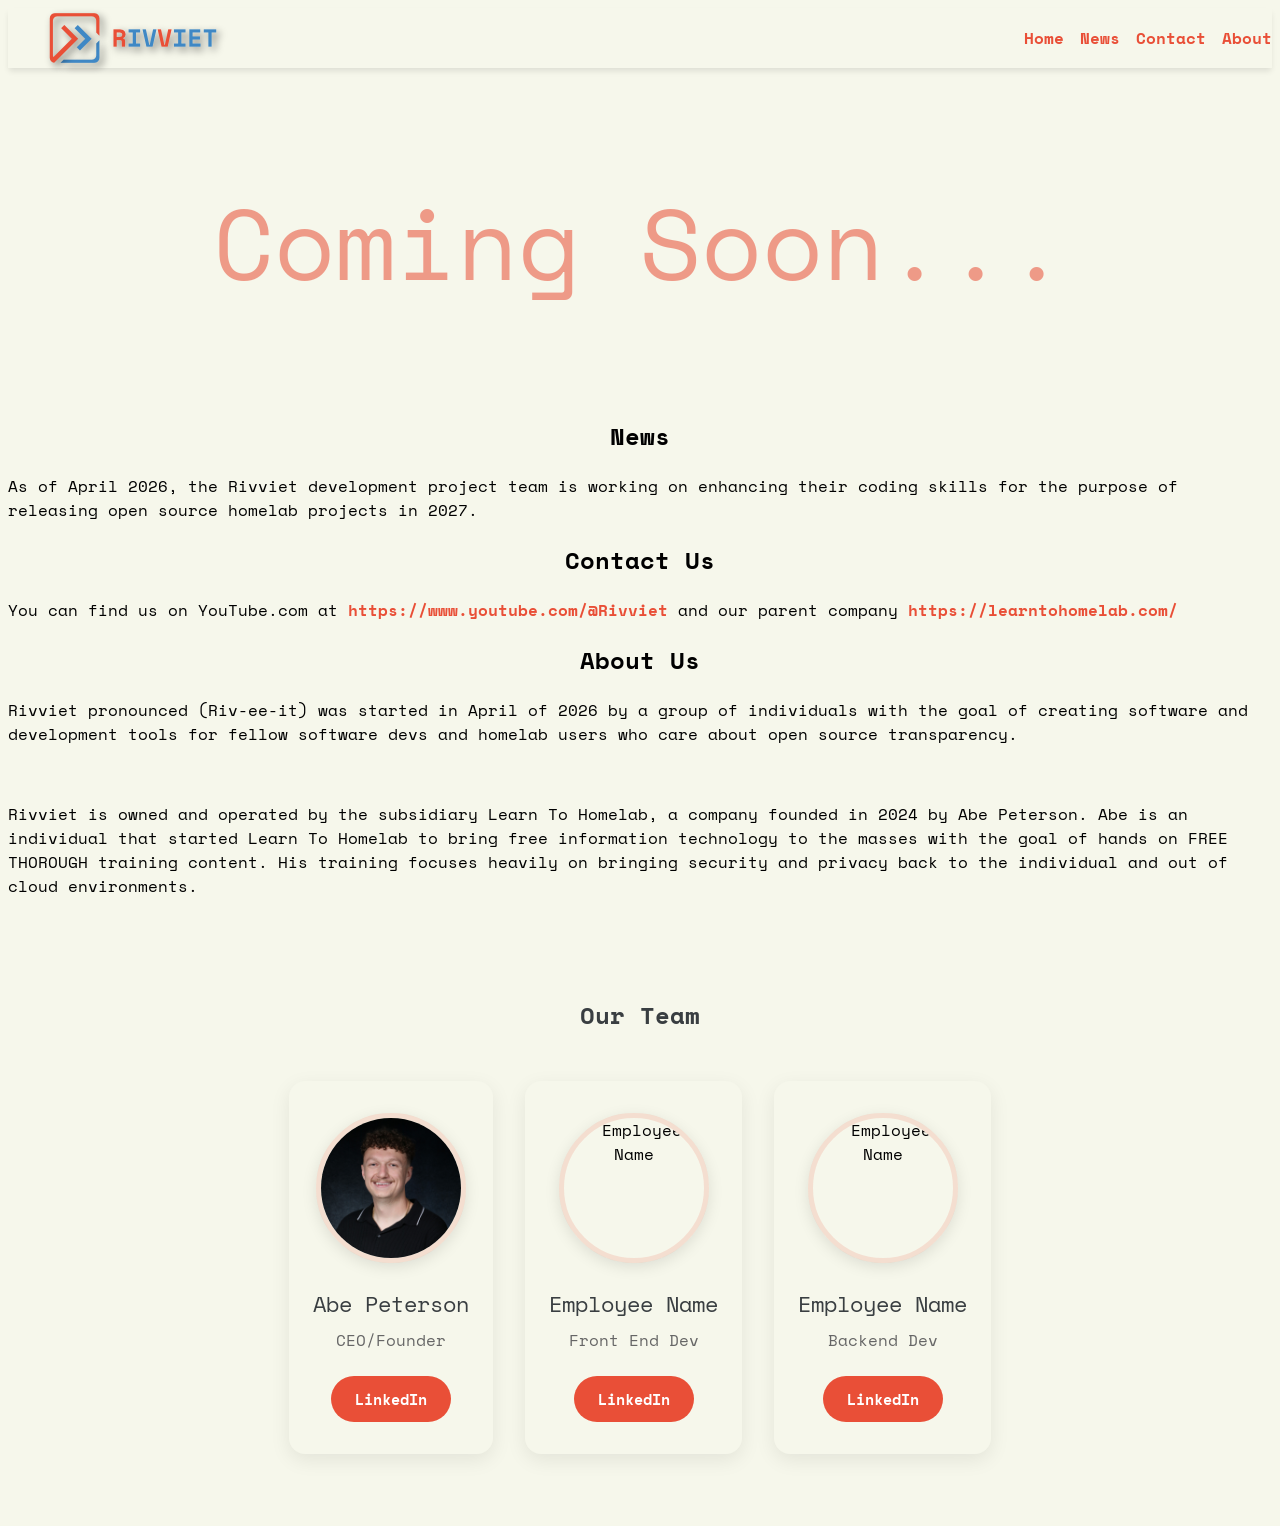
==== index.html @ ca89f026 "Add files via upload" ====
<!DOCTYPE html>
<html lang="en">
<head>
    <meta charset="UTF-8">
    <meta name="viewport" content="width=device-width, initial-scale=1.0">
    <title>Rivviet Software</title>
    <link rel="stylesheet" href="styles.css">
    <link rel="icon" type="image/x-icon" href="resources\favicon.ico">
    <link rel="preconnect" href="https://fonts.googleapis.com">
    <link rel="preconnect" href="https://fonts.gstatic.com" crossorigin>
    <link href="https://fonts.googleapis.com/css2?family=Space+Grotesk:wght@300..700&family=Space+Mono&display=swap" rel="stylesheet">
</head>
<body>
    <div class="topnav">
        <img class='headerLogo' src="resources/company website header logo.png" alt="Rivviet Company Logo" width="250">
        <ul class="ul">
            <li><a class="active" href="#home">Home</a></li>
            <li><a href="#news">News</a></li>
            <li><a href="#contact">Contact</a></li>
            <li><a href="#about">About</a></li>
        </ul>
    </div>

<main>
    <!-- page content here -->
     <section id="home">
        <p class='comingSoon'>Coming Soon...</p>
     </section>
     <section id="news">
        <h2>News</h2>
        <p>As of April 2026, the Rivviet development project team is working on enhancing their coding skills for the purpose of
            releasing open source homelab projects in 2027.
        </p>
     </section>
     <section id="contact">
        <h2>Contact Us</h2>
        <p>You can find us on YouTube.com at <a href="https://www.youtube.com/@Rivviet">https://www.youtube.com/@Rivviet</a> and our parent company <a href="https://learntohomelab.com/">https://learntohomelab.com/</a></p>
     </section>
     <section id="about">
        <h2>About Us</h2>
        <p>Rivviet pronounced (Riv-ee-it) was started in April of 2026 by a group of individuals with the goal of creating
            software and development tools for fellow software devs and homelab users who care about open source transparency.
        </p>
        <br>
        <p>Rivviet is owned and operated by the subsidiary Learn To Homelab, a company founded in 2024 by Abe Peterson. Abe is an individual that started
            Learn To Homelab to bring free information technology to the masses with the goal of hands on FREE THOROUGH training content. His training focuses
            heavily on bringing security and privacy back to the individual and out of cloud environments.
        </p>
        
        <section class="team-section">
            <h2>Our Team</h2>
            <div class="team-cards">
                <!--CEO Card-->
                <div class="employee-card">
                    <img src="resources/images/Profile Image Abram Peterson.png" alt="Abe Peterson Profile Image">
                    <h3>Abe Peterson</h3>
                    <p>CEO/Founder</p>
                    <a href="https://www.linkedin.com/in/abrampeterson/">LinkedIn</a>
                </div>
                <!--Dev 1-->
                <div class="employee-card">
                    <img src="resources/images/.png" alt="Employee Name">
                    <h3>Employee Name</h3>
                    <p>Front End Dev</p>
                    <a href="https://www.linkedin.com/in/">LinkedIn</a>
                </div>
                <!--Dev 2-->
                <div class="employee-card">
                    <img src="resources/images/.png" alt="Employee Name">
                    <h3>Employee Name</h3>
                    <p>Backend Dev</p>
                    <a href="https://www.linkedin.com/in/">LinkedIn</a>
                </div>
            </div>
        </section>
     </section>
</main>
</body>
</html>
---- styles.css ----
body {
    background-color: #f6f7ebff;
    font-family: "Space Mono", monospace;
    font-weight: 400;
    font-style: normal;
}

.topnav {
  /* Offset-X | Offset-Y | Blur-Radius | Spread-Radius (optional) | Color */
  box-shadow: 0 4px 6px -1px rgba(0, 0, 0, 0.1);
  background-color: #f6f7ebff;
  /*background-color: transparent; /* Makes the bar background clear */
  position: sticky; /* Keeps it visible while scrolling */
  top: 0;
  z-index: 1000;
  display: flex;
  justify-content: space-between; /* justify-content: flex-start packs items toward the left edge of the flex container */
  align-items: center;    /* Centers vertically */
  height: 60px;
}

.headerLogo {
  display: flex;
  justify-content: flex-start;
  align-items: center;
}

.topnav ul {  /* Your nav list */
  display: flex;
  gap: 1rem;  /* Tight space between nav links only */
  margin: 0;
  padding: 0;
  list-style: none;
}

a:link { 
    color: #e94f37ff; 
    text-decoration: none;
    font-weight: bold;
}
a:visited { color: #393e41ff; }
a:hover { color: #3f88c5ff; text-decoration: underline; }

.comingSoon {
    display: flex;
    font-size: 100px;
    justify-content: center;
    color: #e94f37ff;
    opacity: 55%;
    height: 150px;
}

h2 {
    display: flex;
    justify-content: center;
}

/*Our team card CSS */
.employee-card {
  display: flex;
  flex-direction: column;
  align-items: center;
  max-width: 280px;
  padding: 2rem 1.5rem;
  background-color: #f6f7eb;
  border-radius: 16px;
  box-shadow: 0 6px 20px rgba(0, 0, 0, 0.08);
  transition: all 0.3s ease;
  text-align: center;
  font-family: "Space Mono", monospace;
  font-weight: 400;
}

.employee-card:hover {
  transform: translateY(-10px);
  box-shadow: 0 12px 30px rgba(0, 0, 0, 0.12);
}

.employee-card img {
  width: 140px;
  height: 140px;
  border-radius: 50%;
  object-fit: cover;
  margin-bottom: 1.5rem;
  border: 5px solid rgba(233, 79, 55, 0.15);
  box-shadow: 0 4px 15px rgba(0, 0, 0, 0.1);
}

.employee-card h3 {
  font-size: 1.4rem;
  margin: 0 0 0.5rem 0;
  color: #393e41;
  font-weight: 400;
}

.employee-card p {
  color: #666;
  font-size: 1rem;
  margin: 0 0 1.5rem 0;
  font-weight: 400;
}

.employee-card a {
  display: inline-flex;
  align-items: center;
  gap: 0.5rem;
  padding: 0.75rem 1.5rem;
  background-color: #e94f37;
  color: white !important;
  text-decoration: none;
  font-weight: bold;
  border-radius: 25px;
  transition: all 0.3s ease;
  font-family: "Space Mono", monospace;
  font-size: 0.95rem;
}

.employee-card a:hover {
  background-color: #3f88c5 !important;
  color: white !important;
  text-decoration: none !important;
  transform: scale(1.05);
}

/*Our Team Flex CSS Section*/
.team-section {
  padding: 4rem 2rem;
  background-color: #f6f7eb;
}

.team-section h2 {
  margin-bottom: 3rem;
  color: #393e41;
  font-family: "Space Mono", monospace;
}

.team-cards {
  display: flex;
  flex-wrap: wrap;
  justify-content: center;
  gap: 2rem;
  max-width: 1200px;
  margin: 0 auto;
}

@media (max-width: 768px) {
  .team-cards {
    flex-direction: column;
    align-items: center;
    gap: 1.5rem;
  }
}
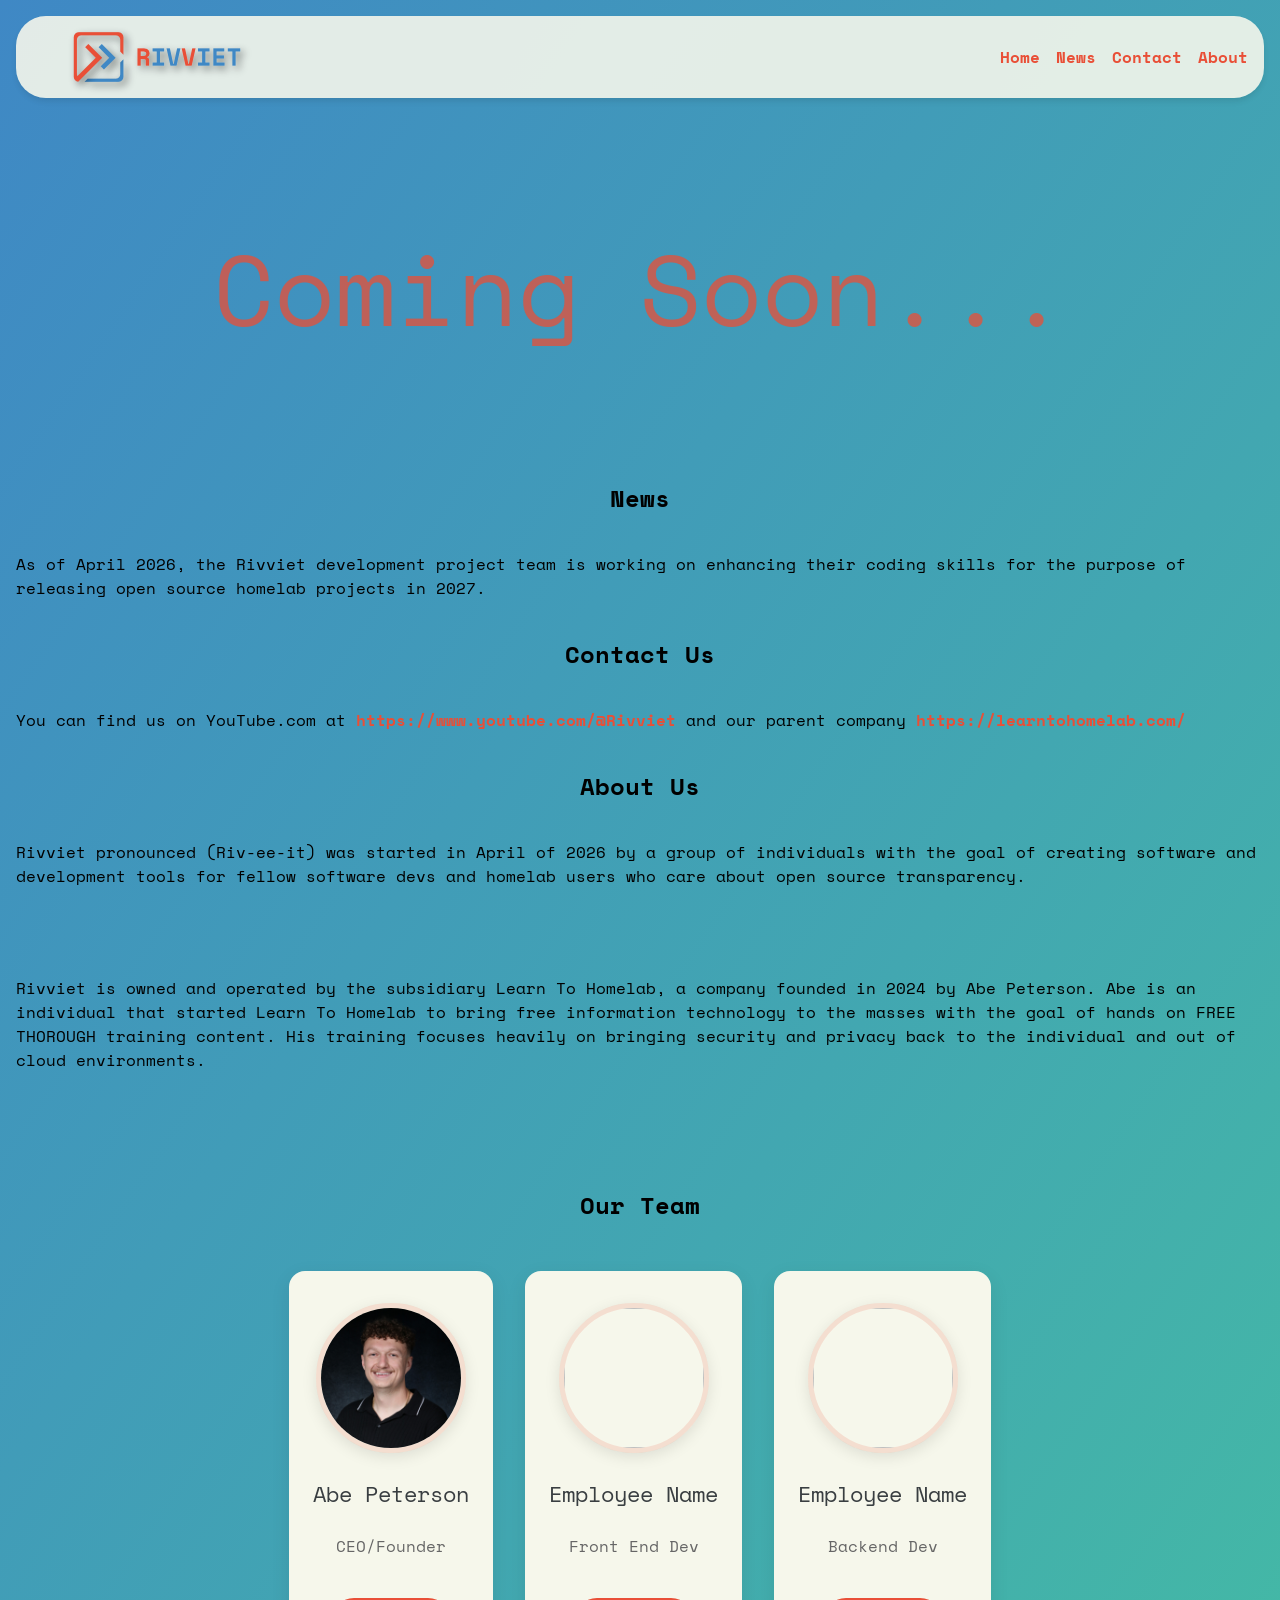
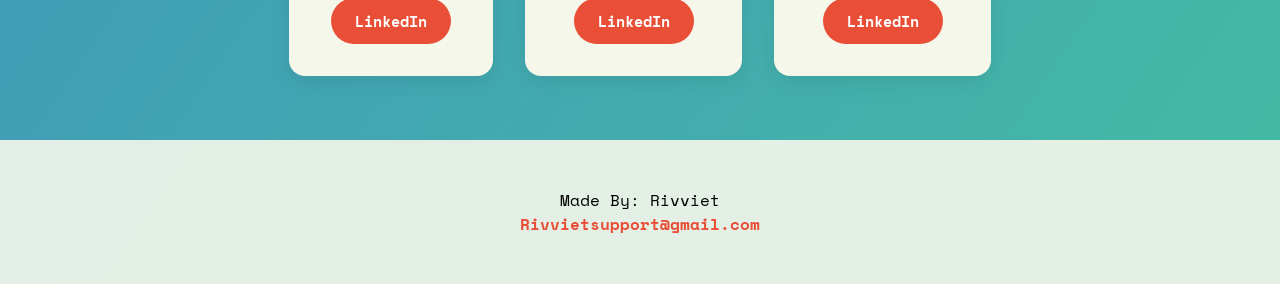
==== commit ef8c29d3: "Add files via upload" ====
--- a/index.html
+++ b/index.html
@@ -9,6 +9,7 @@
     <link rel="preconnect" href="https://fonts.googleapis.com">
     <link rel="preconnect" href="https://fonts.gstatic.com" crossorigin>
     <link href="https://fonts.googleapis.com/css2?family=Space+Grotesk:wght@300..700&family=Space+Mono&display=swap" rel="stylesheet">
+    <meta name="viewport" content="width=device-width, initial-scale=1.0">
 </head>
 <body>
     <div class="topnav">
@@ -59,14 +60,14 @@
                 </div>
                 <!--Dev 1-->
                 <div class="employee-card">
-                    <img src="resources/images/.png" alt="Employee Name">
+                    <img src="resources/images/.png" alt="">
                     <h3>Employee Name</h3>
                     <p>Front End Dev</p>
                     <a href="https://www.linkedin.com/in/">LinkedIn</a>
                 </div>
                 <!--Dev 2-->
                 <div class="employee-card">
-                    <img src="resources/images/.png" alt="Employee Name">
+                    <img src="resources/images/.png" alt="">
                     <h3>Employee Name</h3>
                     <p>Backend Dev</p>
                     <a href="https://www.linkedin.com/in/">LinkedIn</a>
@@ -74,6 +75,10 @@
             </div>
         </section>
      </section>
+     <footer>
+        <p>Made By: Rivviet<br>
+  <a href="mailto:rivvietsupport@gmail.com">Rivvietsupport@gmail.com</a></p>
+     </footer>
 </main>
 </body>
 </html>
--- a/styles.css
+++ b/styles.css
@@ -1,22 +1,29 @@
 body {
-    background-color: #f6f7ebff;
+    background-image: linear-gradient(to bottom right, #3f88c5ff, #44bba4ff); 
     font-family: "Space Mono", monospace;
     font-weight: 400;
     font-style: normal;
+    margin: 0;  /* Remove body margins first */
+    padding: 0;
 }
 
 .topnav {
   /* Offset-X | Offset-Y | Blur-Radius | Spread-Radius (optional) | Color */
   box-shadow: 0 4px 6px -1px rgba(0, 0, 0, 0.1);
-  background-color: #f6f7ebff;
   /*background-color: transparent; /* Makes the bar background clear */
+  /*background: rgba(63, 136, 197, 0.92);*/
+  background: rgba(246, 247, 235, 0.9);
   position: sticky; /* Keeps it visible while scrolling */
   top: 0;
   z-index: 1000;
   display: flex;
   justify-content: space-between; /* justify-content: flex-start packs items toward the left edge of the flex container */
   align-items: center;    /* Centers vertically */
-  height: 60px;
+  height: 50px;
+  padding: 1rem;
+  margin: 1rem;
+  border-radius: 30px;
+  top: 1rem;
 }
 
 .headerLogo {
@@ -46,13 +53,17 @@
     font-size: 100px;
     justify-content: center;
     color: #e94f37ff;
-    opacity: 55%;
+    opacity: 75%;
     height: 150px;
 }
 
 h2 {
     display: flex;
     justify-content: center;
+}
+
+p {
+  padding: 1rem;
 }
 
 /*Our team card CSS */
@@ -117,7 +128,7 @@
 
 .employee-card a:hover {
   background-color: #3f88c5 !important;
-  color: white !important;
+  color: black !important;
   text-decoration: none !important;
   transform: scale(1.05);
 }
@@ -125,12 +136,11 @@
 /*Our Team Flex CSS Section*/
 .team-section {
   padding: 4rem 2rem;
-  background-color: #f6f7eb;
 }
 
 .team-section h2 {
   margin-bottom: 3rem;
-  color: #393e41;
+  color: black;
   font-family: "Space Mono", monospace;
 }
 
@@ -149,4 +159,57 @@
     align-items: center;
     gap: 1.5rem;
   }
+}
+
+footer {
+  background: rgba(246, 247, 235, 0.9);
+  text-align: center;
+  padding: 1rem;
+}
+
+/* ONLY navbar mobile changes - everything else unchanged */
+
+/* Navbar mobile - 4 links stacked vertically */
+
+@media (max-width: 768px) {
+    .topnav {
+        flex-direction: column;
+        gap: 0.75rem;
+        height: auto;
+        padding: 0.75rem;
+        margin: 0.5rem;
+        top: 0.5rem;
+    }
+    
+    .headerLogo img {
+        max-width: 180px;
+        height: auto;
+    }
+    
+    .topnav ul {
+        display: flex;
+        flex-direction: column;  /* VERTICAL STACK */
+        align-items: center;
+        gap: 0.5rem;
+        width: 100%;
+        margin: 0;
+        padding: 0.5rem 0;
+    }
+    
+    .topnav ul li {
+        width: 100%;
+        text-align: center;
+    }
+    
+    .topnav a {
+        display: block;
+        padding: 0.75rem 1rem;
+        font-size: 1rem;
+        border-radius: 8px;
+        transition: background 0.2s;
+    }
+    
+    .topnav a:hover {
+        background: rgba(233, 79, 55, 0.1);
+    }
 }
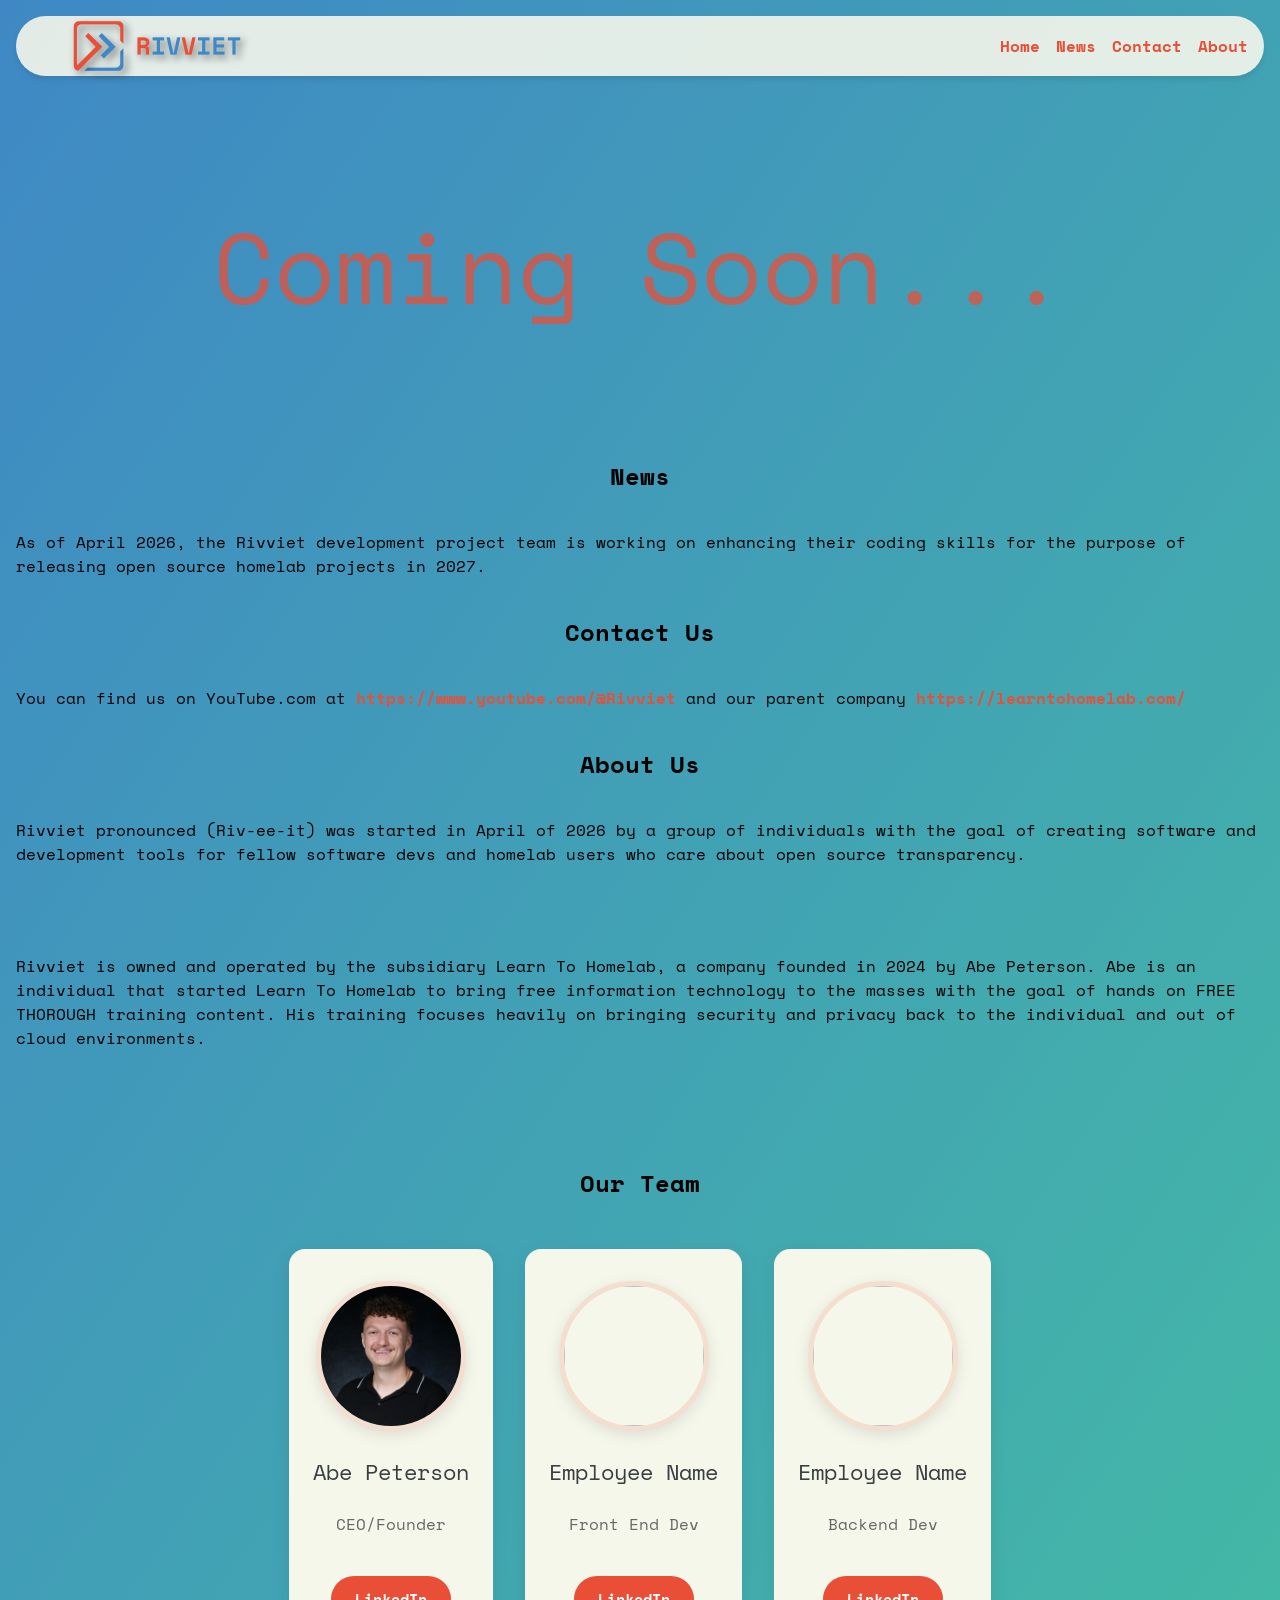
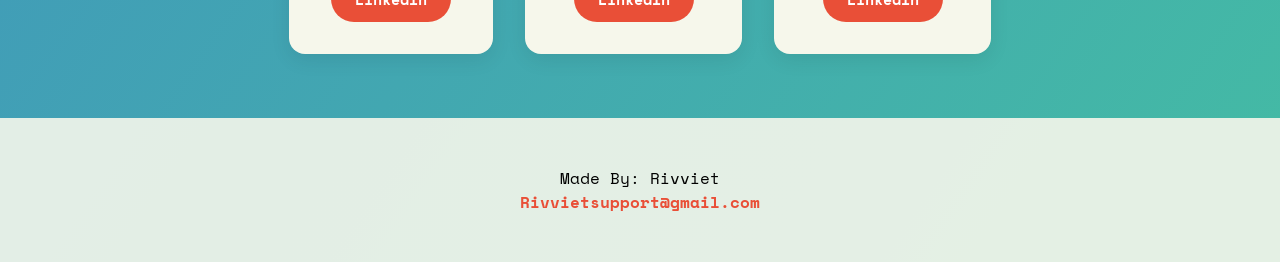
==== commit b1f9d28d: "Add files via upload" ====
--- a/index.html
+++ b/index.html
@@ -5,16 +5,23 @@
     <meta name="viewport" content="width=device-width, initial-scale=1.0">
     <title>Rivviet Software</title>
     <link rel="stylesheet" href="styles.css">
-    <link rel="icon" type="image/x-icon" href="resources\favicon.ico">
+    <link rel="icon" type="image/x-icon" href="resources/favicon.ico">
     <link rel="preconnect" href="https://fonts.googleapis.com">
     <link rel="preconnect" href="https://fonts.gstatic.com" crossorigin>
     <link href="https://fonts.googleapis.com/css2?family=Space+Grotesk:wght@300..700&family=Space+Mono&display=swap" rel="stylesheet">
-    <meta name="viewport" content="width=device-width, initial-scale=1.0">
 </head>
 <body>
     <div class="topnav">
-        <img class='headerLogo' src="resources/company website header logo.png" alt="Rivviet Company Logo" width="250">
-        <ul class="ul">
+        <img class="headerLogo" src="resources/company website header logo.png" alt="Rivviet Company Logo" width="250">
+
+        <input type="checkbox" id="menuToggle" class="menuToggle">
+        <label for="menuToggle" class="hamburger" aria-label="Open navigation menu">
+            <span></span>
+            <span></span>
+            <span></span>
+        </label>
+
+        <ul class="navLinks">
             <li><a class="active" href="#home">Home</a></li>
             <li><a href="#news">News</a></li>
             <li><a href="#contact">Contact</a></li>
@@ -22,63 +29,65 @@
         </ul>
     </div>
 
-<main>
-    <!-- page content here -->
-     <section id="home">
-        <p class='comingSoon'>Coming Soon...</p>
-     </section>
-     <section id="news">
-        <h2>News</h2>
-        <p>As of April 2026, the Rivviet development project team is working on enhancing their coding skills for the purpose of
-            releasing open source homelab projects in 2027.
-        </p>
-     </section>
-     <section id="contact">
-        <h2>Contact Us</h2>
-        <p>You can find us on YouTube.com at <a href="https://www.youtube.com/@Rivviet">https://www.youtube.com/@Rivviet</a> and our parent company <a href="https://learntohomelab.com/">https://learntohomelab.com/</a></p>
-     </section>
-     <section id="about">
-        <h2>About Us</h2>
-        <p>Rivviet pronounced (Riv-ee-it) was started in April of 2026 by a group of individuals with the goal of creating
-            software and development tools for fellow software devs and homelab users who care about open source transparency.
-        </p>
-        <br>
-        <p>Rivviet is owned and operated by the subsidiary Learn To Homelab, a company founded in 2024 by Abe Peterson. Abe is an individual that started
-            Learn To Homelab to bring free information technology to the masses with the goal of hands on FREE THOROUGH training content. His training focuses
-            heavily on bringing security and privacy back to the individual and out of cloud environments.
-        </p>
-        
-        <section class="team-section">
-            <h2>Our Team</h2>
-            <div class="team-cards">
-                <!--CEO Card-->
-                <div class="employee-card">
-                    <img src="resources/images/Profile Image Abram Peterson.png" alt="Abe Peterson Profile Image">
-                    <h3>Abe Peterson</h3>
-                    <p>CEO/Founder</p>
-                    <a href="https://www.linkedin.com/in/abrampeterson/">LinkedIn</a>
+    <main>
+        <section id="home">
+            <p class="comingSoon">Coming Soon...</p>
+        </section>
+
+        <section id="news">
+            <h2>News</h2>
+            <p>As of April 2026, the Rivviet development project team is working on enhancing their coding skills for the purpose of
+                releasing open source homelab projects in 2027.
+            </p>
+        </section>
+
+        <section id="contact">
+            <h2>Contact Us</h2>
+            <p>You can find us on YouTube.com at <a href="https://www.youtube.com/@Rivviet">https://www.youtube.com/@Rivviet</a> and our parent company <a href="https://learntohomelab.com/">https://learntohomelab.com/</a></p>
+        </section>
+
+        <section id="about">
+            <h2>About Us</h2>
+            <p>Rivviet pronounced (Riv-ee-it) was started in April of 2026 by a group of individuals with the goal of creating
+                software and development tools for fellow software devs and homelab users who care about open source transparency.
+            </p>
+            <br>
+            <p>Rivviet is owned and operated by the subsidiary Learn To Homelab, a company founded in 2024 by Abe Peterson. Abe is an individual that started
+                Learn To Homelab to bring free information technology to the masses with the goal of hands on FREE THOROUGH training content. His training focuses
+                heavily on bringing security and privacy back to the individual and out of cloud environments.
+            </p>
+
+            <section class="team-section">
+                <h2>Our Team</h2>
+                <div class="team-cards">
+                    <div class="employee-card">
+                        <img src="resources/images/Profile Image Abram Peterson.png" alt="Abe Peterson Profile Image">
+                        <h3>Abe Peterson</h3>
+                        <p>CEO/Founder</p>
+                        <a href="https://www.linkedin.com/in/abrampeterson/">LinkedIn</a>
+                    </div>
+
+                    <div class="employee-card">
+                        <img src="resources/images/.png" alt="">
+                        <h3>Employee Name</h3>
+                        <p>Front End Dev</p>
+                        <a href="https://www.linkedin.com/in/">LinkedIn</a>
+                    </div>
+
+                    <div class="employee-card">
+                        <img src="resources/images/.png" alt="">
+                        <h3>Employee Name</h3>
+                        <p>Backend Dev</p>
+                        <a href="https://www.linkedin.com/in/">LinkedIn</a>
+                    </div>
                 </div>
-                <!--Dev 1-->
-                <div class="employee-card">
-                    <img src="resources/images/.png" alt="">
-                    <h3>Employee Name</h3>
-                    <p>Front End Dev</p>
-                    <a href="https://www.linkedin.com/in/">LinkedIn</a>
-                </div>
-                <!--Dev 2-->
-                <div class="employee-card">
-                    <img src="resources/images/.png" alt="">
-                    <h3>Employee Name</h3>
-                    <p>Backend Dev</p>
-                    <a href="https://www.linkedin.com/in/">LinkedIn</a>
-                </div>
-            </div>
+            </section>
         </section>
-     </section>
-     <footer>
-        <p>Made By: Rivviet<br>
-  <a href="mailto:rivvietsupport@gmail.com">Rivvietsupport@gmail.com</a></p>
-     </footer>
-</main>
+
+        <footer>
+            <p>Made By: Rivviet<br>
+            <a href="mailto:rivvietsupport@gmail.com">Rivvietsupport@gmail.com</a></p>
+        </footer>
+    </main>
 </body>
 </html>
--- a/styles.css
+++ b/styles.css
@@ -1,52 +1,77 @@
 body {
-    background-image: linear-gradient(to bottom right, #3f88c5ff, #44bba4ff); 
+    background-image: linear-gradient(to bottom right, #3f88c5ff, #44bba4ff);
     font-family: "Space Mono", monospace;
     font-weight: 400;
     font-style: normal;
-    margin: 0;  /* Remove body margins first */
+    margin: 0;
     padding: 0;
 }
 
 .topnav {
-  /* Offset-X | Offset-Y | Blur-Radius | Spread-Radius (optional) | Color */
-  box-shadow: 0 4px 6px -1px rgba(0, 0, 0, 0.1);
-  /*background-color: transparent; /* Makes the bar background clear */
-  /*background: rgba(63, 136, 197, 0.92);*/
-  background: rgba(246, 247, 235, 0.9);
-  position: sticky; /* Keeps it visible while scrolling */
-  top: 0;
-  z-index: 1000;
-  display: flex;
-  justify-content: space-between; /* justify-content: flex-start packs items toward the left edge of the flex container */
-  align-items: center;    /* Centers vertically */
-  height: 50px;
-  padding: 1rem;
-  margin: 1rem;
-  border-radius: 30px;
-  top: 1rem;
+    box-shadow: 0 4px 6px -1px rgba(0, 0, 0, 0.1);
+    background: rgba(246, 247, 235, 0.9);
+    position: sticky;
+    top: 1rem;
+    z-index: 1000;
+    display: flex;
+    justify-content: space-between;
+    align-items: center;
+    height: 60px;
+    padding: 1rem;
+    margin: 1rem;
+    border-radius: 30px;
+    box-sizing: border-box;
 }
 
 .headerLogo {
-  display: flex;
-  justify-content: flex-start;
-  align-items: center;
-}
-
-.topnav ul {  /* Your nav list */
-  display: flex;
-  gap: 1rem;  /* Tight space between nav links only */
-  margin: 0;
-  padding: 0;
-  list-style: none;
-}
-
-a:link { 
-    color: #e94f37ff; 
+    display: flex;
+    justify-content: flex-start;
+    align-items: center;
+}
+
+.menuToggle {
+    display: none;
+}
+
+.hamburger {
+    display: none;
+    flex-direction: column;
+    justify-content: center;
+    gap: 5px;
+    cursor: pointer;
+    padding: 0.5rem;
+}
+
+.hamburger span {
+    width: 28px;
+    height: 3px;
+    background: #393e41ff;
+    border-radius: 3px;
+    transition: 0.3s ease;
+}
+
+.navLinks {
+    display: flex;
+    gap: 1rem;
+    margin: 0;
+    padding: 0;
+    list-style: none;
+}
+
+a:link {
+    color: #e94f37ff;
     text-decoration: none;
     font-weight: bold;
 }
-a:visited { color: #393e41ff; }
-a:hover { color: #3f88c5ff; text-decoration: underline; }
+
+a:visited {
+    color: #393e41ff;
+}
+
+a:hover {
+    color: #3f88c5ff;
+    text-decoration: underline;
+}
 
 .comingSoon {
     display: flex;
@@ -63,153 +88,155 @@
 }
 
 p {
-  padding: 1rem;
-}
-
-/*Our team card CSS */
+    padding: 1rem;
+}
+
 .employee-card {
-  display: flex;
-  flex-direction: column;
-  align-items: center;
-  max-width: 280px;
-  padding: 2rem 1.5rem;
-  background-color: #f6f7eb;
-  border-radius: 16px;
-  box-shadow: 0 6px 20px rgba(0, 0, 0, 0.08);
-  transition: all 0.3s ease;
-  text-align: center;
-  font-family: "Space Mono", monospace;
-  font-weight: 400;
+    display: flex;
+    flex-direction: column;
+    align-items: center;
+    max-width: 280px;
+    padding: 2rem 1.5rem;
+    background-color: #f6f7eb;
+    border-radius: 16px;
+    box-shadow: 0 6px 20px rgba(0, 0, 0, 0.08);
+    transition: all 0.3s ease;
+    text-align: center;
+    font-family: "Space Mono", monospace;
+    font-weight: 400;
 }
 
 .employee-card:hover {
-  transform: translateY(-10px);
-  box-shadow: 0 12px 30px rgba(0, 0, 0, 0.12);
+    transform: translateY(-10px);
+    box-shadow: 0 12px 30px rgba(0, 0, 0, 0.12);
 }
 
 .employee-card img {
-  width: 140px;
-  height: 140px;
-  border-radius: 50%;
-  object-fit: cover;
-  margin-bottom: 1.5rem;
-  border: 5px solid rgba(233, 79, 55, 0.15);
-  box-shadow: 0 4px 15px rgba(0, 0, 0, 0.1);
+    width: 140px;
+    height: 140px;
+    border-radius: 50%;
+    object-fit: cover;
+    margin-bottom: 1.5rem;
+    border: 5px solid rgba(233, 79, 55, 0.15);
+    box-shadow: 0 4px 15px rgba(0, 0, 0, 0.1);
 }
 
 .employee-card h3 {
-  font-size: 1.4rem;
-  margin: 0 0 0.5rem 0;
-  color: #393e41;
-  font-weight: 400;
+    font-size: 1.4rem;
+    margin: 0 0 0.5rem 0;
+    color: #393e41;
+    font-weight: 400;
 }
 
 .employee-card p {
-  color: #666;
-  font-size: 1rem;
-  margin: 0 0 1.5rem 0;
-  font-weight: 400;
+    color: #666;
+    font-size: 1rem;
+    margin: 0 0 1.5rem 0;
+    font-weight: 400;
 }
 
 .employee-card a {
-  display: inline-flex;
-  align-items: center;
-  gap: 0.5rem;
-  padding: 0.75rem 1.5rem;
-  background-color: #e94f37;
-  color: white !important;
-  text-decoration: none;
-  font-weight: bold;
-  border-radius: 25px;
-  transition: all 0.3s ease;
-  font-family: "Space Mono", monospace;
-  font-size: 0.95rem;
+    display: inline-flex;
+    align-items: center;
+    gap: 0.5rem;
+    padding: 0.75rem 1.5rem;
+    background-color: #e94f37;
+    color: white !important;
+    text-decoration: none;
+    font-weight: bold;
+    border-radius: 25px;
+    transition: all 0.3s ease;
+    font-family: "Space Mono", monospace;
+    font-size: 0.95rem;
 }
 
 .employee-card a:hover {
-  background-color: #3f88c5 !important;
-  color: black !important;
-  text-decoration: none !important;
-  transform: scale(1.05);
-}
-
-/*Our Team Flex CSS Section*/
+    background-color: #3f88c5 !important;
+    color: black !important;
+    text-decoration: none !important;
+    transform: scale(1.05);
+}
+
 .team-section {
-  padding: 4rem 2rem;
+    padding: 4rem 2rem;
 }
 
 .team-section h2 {
-  margin-bottom: 3rem;
-  color: black;
-  font-family: "Space Mono", monospace;
+    margin-bottom: 3rem;
+    color: black;
+    font-family: "Space Mono", monospace;
 }
 
 .team-cards {
-  display: flex;
-  flex-wrap: wrap;
-  justify-content: center;
-  gap: 2rem;
-  max-width: 1200px;
-  margin: 0 auto;
-}
-
-@media (max-width: 768px) {
-  .team-cards {
-    flex-direction: column;
-    align-items: center;
-    gap: 1.5rem;
-  }
+    display: flex;
+    flex-wrap: wrap;
+    justify-content: center;
+    gap: 2rem;
+    max-width: 1200px;
+    margin: 0 auto;
 }
 
 footer {
-  background: rgba(246, 247, 235, 0.9);
-  text-align: center;
-  padding: 1rem;
-}
-
-/* ONLY navbar mobile changes - everything else unchanged */
-
-/* Navbar mobile - 4 links stacked vertically */
+    background: rgba(246, 247, 235, 0.9);
+    text-align: center;
+    padding: 1rem;
+}
 
 @media (max-width: 768px) {
     .topnav {
-        flex-direction: column;
+        flex-wrap: wrap;
         gap: 0.75rem;
         height: auto;
         padding: 0.75rem;
         margin: 0.5rem;
         top: 0.5rem;
     }
-    
-    .headerLogo img {
+
+    .hamburger {
+        display: flex;
+        margin-left: auto;
+    }
+
+    .navLinks {
+        display: none;
+        flex-direction: column;
+        width: 100%;
+        gap: 0.5rem;
+        padding: 0.5rem 0 0 0;
+    }
+
+    .menuToggle:checked ~ .navLinks {
+        display: flex;
+    }
+
+    .navLinks li {
+        width: 100%;
+        text-align: center;
+    }
+
+    .navLinks a {
+        display: block;
+        padding: 0.75rem 1rem;
+        border-radius: 8px;
+    }
+
+    .navLinks a:hover {
+        background: rgba(233, 79, 55, 0.1);
+    }
+
+    .headerLogo {
         max-width: 180px;
         height: auto;
     }
-    
-    .topnav ul {
-        display: flex;
-        flex-direction: column;  /* VERTICAL STACK */
+
+    .team-cards {
+        flex-direction: column;
         align-items: center;
-        gap: 0.5rem;
-        width: 100%;
-        margin: 0;
-        padding: 0.5rem 0;
-    }
-    
-    .topnav ul li {
-        width: 100%;
-        text-align: center;
-    }
-    
-    .topnav a {
-        display: block;
-        padding: 0.75rem 1rem;
-        font-size: 1rem;
-        border-radius: 8px;
-        transition: background 0.2s;
-    }
-    
-    .topnav a:hover {
-        background: rgba(233, 79, 55, 0.1);
+        gap: 1.5rem;
+    }
+
+    .comingSoon {
+        font-size: 60px;
+        height: 100px;
     }
 }
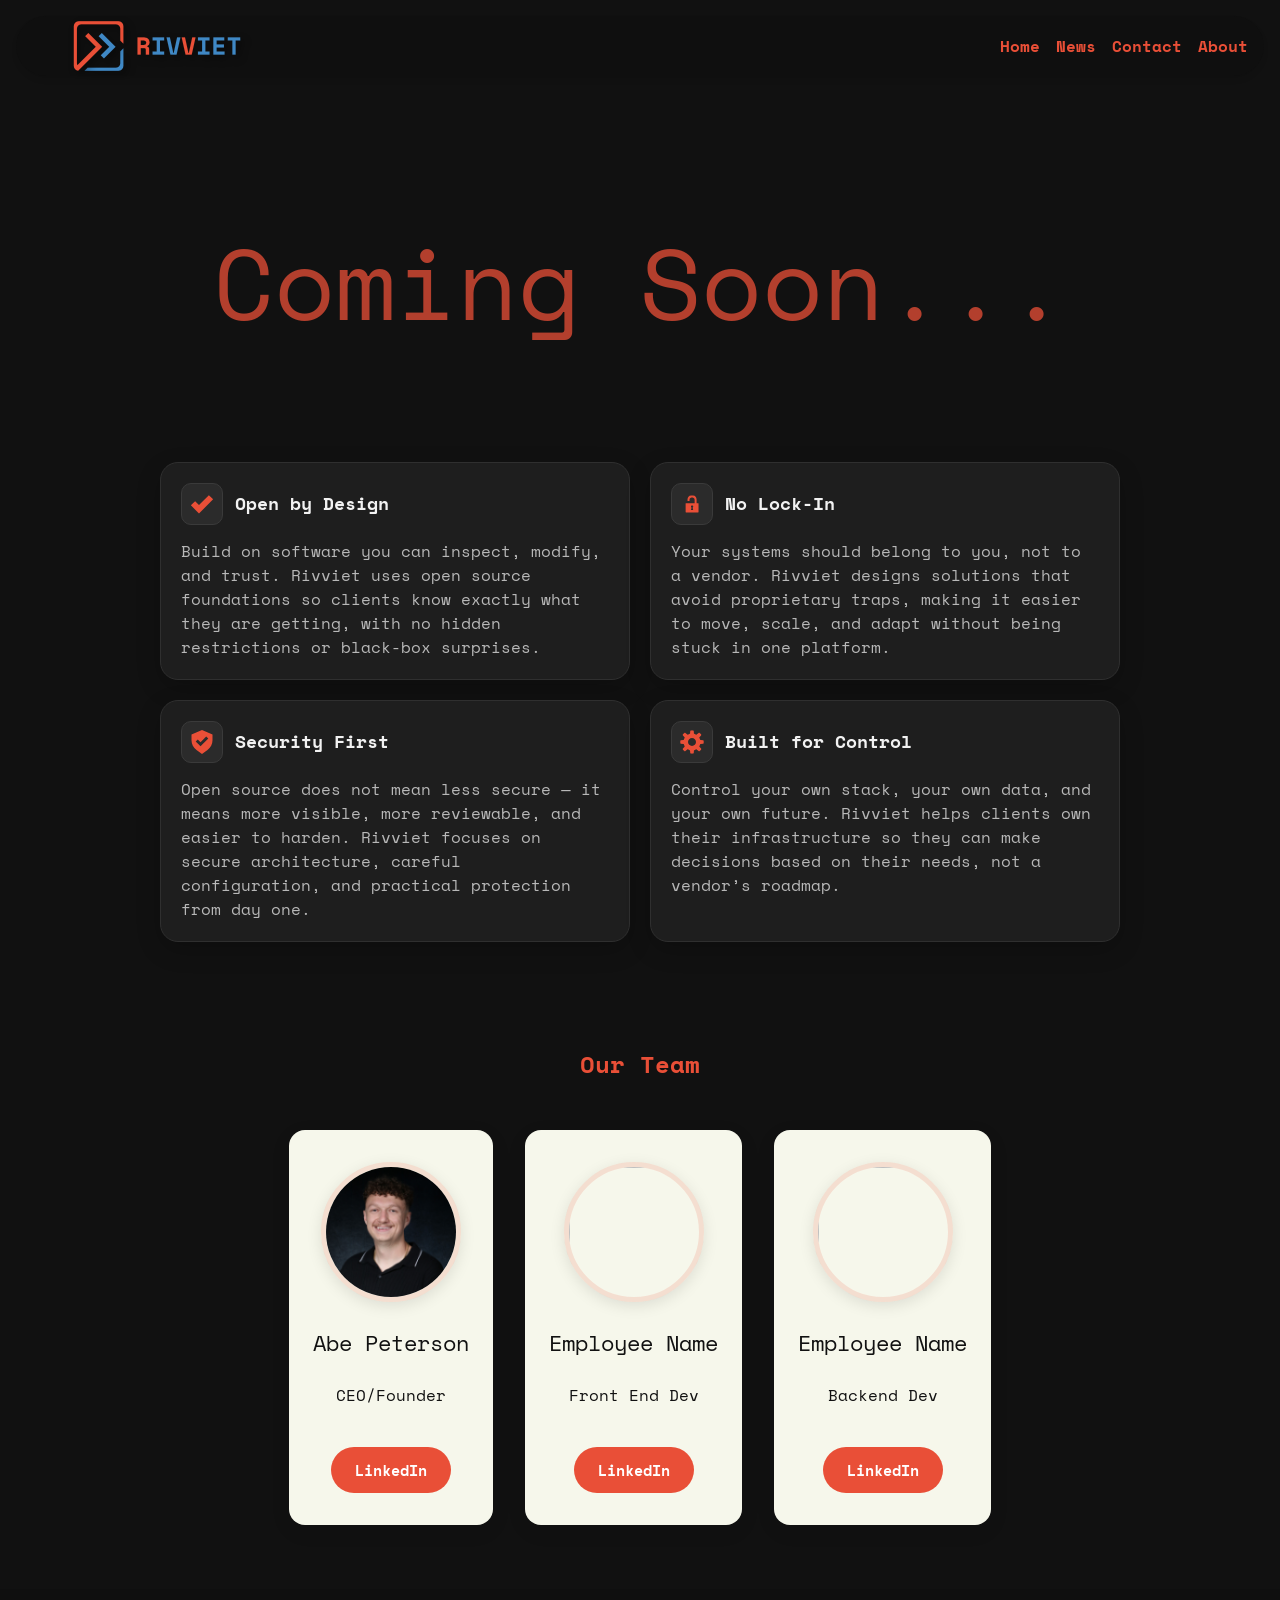
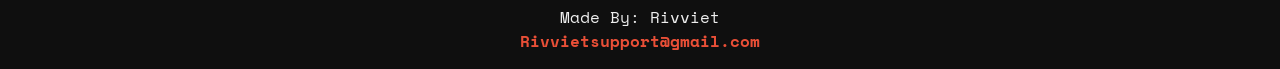
==== commit ed186e50: "Changed the website to a default dark mode site" ====
--- a/index.html
+++ b/index.html
@@ -12,20 +12,17 @@
 </head>
 <body>
     <div class="topnav">
-        <img class="headerLogo" src="resources/company website header logo.png" alt="Rivviet Company Logo" width="250">
-
+        <a href="index.html" aria-label="Go to homepage">
+        <img class="headerLogo" src="resources/company website header logo.png" alt="Rivviet Company Logo" width="250"></a>
         <input type="checkbox" id="menuToggle" class="menuToggle">
         <label for="menuToggle" class="hamburger" aria-label="Open navigation menu">
-            <span></span>
-            <span></span>
-            <span></span>
         </label>
 
         <ul class="navLinks">
-            <li><a class="active" href="#home">Home</a></li>
-            <li><a href="#news">News</a></li>
-            <li><a href="#contact">Contact</a></li>
-            <li><a href="#about">About</a></li>
+            <li><a class="active" href="/index.html">Home</a></li>
+            <li><a href="/news.html">News</a></li>
+            <li><a href="/contact.html">Contact</a></li>
+            <li><a href="/about.html">About</a></li>
         </ul>
     </div>
 
@@ -34,28 +31,50 @@
             <p class="comingSoon">Coming Soon...</p>
         </section>
 
-        <section id="news">
-            <h2>News</h2>
-            <p>As of April 2026, the Rivviet development project team is working on enhancing their coding skills for the purpose of
-                releasing open source homelab projects in 2027.
-            </p>
-        </section>
+<!--This Section is where I am adding the Reason to Hire us Section-->
+<section class="tile-grid">
+  <article class="tile">
+    <div class="tile-header">
+      <div class="tile-logo">
+        <img src="resources/checkmark.svg" alt="Open by Design logo">
+      </div>
+      <h3>Open by Design</h3>
+    </div>
+    <p>Build on software you can inspect, modify, and trust. Rivviet uses open source foundations so clients know exactly what they are getting, with no hidden restrictions or black-box surprises.</p>
+  </article>
 
-        <section id="contact">
-            <h2>Contact Us</h2>
-            <p>You can find us on YouTube.com at <a href="https://www.youtube.com/@Rivviet">https://www.youtube.com/@Rivviet</a> and our parent company <a href="https://learntohomelab.com/">https://learntohomelab.com/</a></p>
-        </section>
+  <article class="tile">
+    <div class="tile-header">
+      <div class="tile-logo">
+        <img src="resources/no lock in.svg" alt="No subscription or proprietary Lock-In">
+      </div>
+      <h3>No Lock-In</h3>
+    </div>
+    <p>Your systems should belong to you, not to a vendor. Rivviet designs solutions that avoid proprietary traps, making it easier to move, scale, and adapt without being stuck in one platform.</p>
+  </article>
 
-        <section id="about">
-            <h2>About Us</h2>
-            <p>Rivviet pronounced (Riv-ee-it) was started in April of 2026 by a group of individuals with the goal of creating
-                software and development tools for fellow software devs and homelab users who care about open source transparency.
-            </p>
-            <br>
-            <p>Rivviet is owned and operated by the subsidiary Learn To Homelab, a company founded in 2024 by Abe Peterson. Abe is an individual that started
-                Learn To Homelab to bring free information technology to the masses with the goal of hands on FREE THOROUGH training content. His training focuses
-                heavily on bringing security and privacy back to the individual and out of cloud environments.
-            </p>
+  <article class="tile">
+    <div class="tile-header">
+      <div class="tile-logo">
+        <img src="resources/security first.svg" alt="Security comes first">
+      </div>
+      <h3>Security First</h3>
+    </div>
+    <p>Open source does not mean less secure — it means more visible, more reviewable, and easier to harden. Rivviet focuses on secure architecture, careful configuration, and practical protection from day one.</p>
+  </article>
+
+  <article class="tile">
+    <div class="tile-header">
+      <div class="tile-logo">
+        <img src="resources/built for control.svg" alt="Built for your control">
+      </div>
+      <h3>Built for Control</h3>
+    </div>
+    <p>Control your own stack, your own data, and your own future. Rivviet helps clients own their infrastructure so they can make decisions based on their needs, not a vendor’s roadmap.</p>
+  </article>
+</section>
+
+<!--Our Team Section-->
 
             <section class="team-section">
                 <h2>Our Team</h2>
--- a/styles.css
+++ b/styles.css
@@ -1,242 +1,579 @@
+* {
+  box-sizing: border-box;
+}
+
+html, body {
+  height: 100%;
+  margin: 0;
+}
+
 body {
-    background-image: linear-gradient(to bottom right, #3f88c5ff, #44bba4ff);
-    font-family: "Space Mono", monospace;
-    font-weight: 400;
-    font-style: normal;
-    margin: 0;
-    padding: 0;
-}
-
+  min-height: 100vh;
+  display: flex;
+  flex-direction: column;
+  background-color: #111111;
+  font-family: "Space Mono", monospace;
+  font-weight: 400;
+  font-style: normal;
+  color: #EEEEEE;
+}
+
+/* Layout */
+main {
+  flex: 1;
+}
+
+h2 {
+  display: flex;
+  justify-content: center;
+  color: #e94f37ff;
+}
+
+p {
+  padding: 1rem;
+}
+
+/* Links */
+a:link {
+  color: #e94f37ff;
+  text-decoration: none;
+  font-weight: bold;
+}
+
+a:visited {
+  color: #393e41ff;
+}
+
+a:hover {
+  color: #3f88c5ff;
+  text-decoration: underline;
+}
+
+/* Navigation */
 .topnav {
-    box-shadow: 0 4px 6px -1px rgba(0, 0, 0, 0.1);
-    background: rgba(246, 247, 235, 0.9);
-    position: sticky;
-    top: 1rem;
-    z-index: 1000;
+  box-shadow: 0 4px 6px -1px rgba(0, 0, 0, 0.1);
+  background: #0F0F0F;
+  position: sticky;
+  top: 1rem;
+  z-index: 1000;
+  display: flex;
+  justify-content: space-between;
+  align-items: center;
+  height: 60px;
+  padding: 1rem;
+  margin: 1rem;
+  border-radius: 30px;
+  box-sizing: border-box;
+}
+
+.headerLogo {
+  display: block;
+  height: auto;
+}
+
+.menuToggle {
+  display: none;
+}
+
+.hamburger {
+  display: none;
+  flex-direction: column;
+  justify-content: center;
+  gap: 5px;
+  cursor: pointer;
+  padding: 0.5rem;
+}
+
+.hamburger span {
+  width: 28px;
+  height: 3px;
+  background: #393e41ff;
+  border-radius: 3px;
+  transition: 0.3s ease;
+}
+
+.navLinks {
+  display: flex;
+  gap: 1rem;
+  margin: 0;
+  padding: 0;
+  list-style: none;
+}
+
+/* Cards / shared blocks */
+.tile-grid {
+  display: grid;
+  grid-template-columns: repeat(2, minmax(0, 1fr));
+  gap: 20px;
+  max-width: 1000px;
+  margin: 0 auto;
+  padding: 20px;
+}
+
+.tile,
+.timeline-content,
+.contact-form {
+  background-color: #1e1e1e;
+  border: 1px solid #2f2f2f;
+  box-shadow: 0 8px 24px rgba(0, 0, 0, 0.2);
+  border-radius: 18px;
+}
+
+.tile {
+  color: #f2f2f2;
+  padding: 20px;
+  min-height: 180px;
+}
+
+.tile-header {
+  display: flex;
+  align-items: center;
+  gap: 12px;
+  margin-bottom: 14px;
+}
+
+.tile-header h3 {
+  margin: 0;
+  font-size: 1.1rem;
+  line-height: 1.2;
+}
+
+.tile-logo {
+  width: 42px;
+  height: 42px;
+  border-radius: 10px;
+  background: #2b2b2b;
+  border: 1px solid #3a3a3a;
+  display: flex;
+  align-items: center;
+  justify-content: center;
+  flex: 0 0 auto;
+  overflow: hidden;
+}
+
+.tile-logo img {
+  width: 24px;
+  height: 24px;
+  display: block;
+  object-fit: contain;
+}
+
+.tile p {
+  margin: 0;
+  padding: 0;
+  color: #b8b8b8;
+  line-height: 1.5;
+}
+
+/* Team */
+.comingSoon {
+  display: flex;
+  font-size: 100px;
+  justify-content: center;
+  color: #e94f37ff;
+  opacity: 75%;
+  height: 150px;
+}
+
+.employee-card {
+  display: flex;
+  flex-direction: column;
+  align-items: center;
+  max-width: 280px;
+  padding: 2rem 1.5rem;
+  background-color: #f6f7eb;
+  border-radius: 16px;
+  box-shadow: 0 6px 20px rgba(0, 0, 0, 0.08);
+  transition: all 0.3s ease;
+  text-align: center;
+  font-family: "Space Mono", monospace;
+  font-weight: 400;
+}
+
+.employee-card:hover {
+  transform: translateY(-10px);
+  box-shadow: 0 12px 30px rgba(0, 0, 0, 0.12);
+}
+
+.employee-card img {
+  width: 140px;
+  height: 140px;
+  border-radius: 50%;
+  object-fit: cover;
+  margin-bottom: 1.5rem;
+  border: 5px solid rgba(233, 79, 55, 0.15);
+  box-shadow: 0 4px 15px rgba(0, 0, 0, 0.1);
+}
+
+.employee-card h3 {
+  font-size: 1.4rem;
+  margin: 0 0 0.5rem 0;
+  color: #111111;
+  font-weight: 400;
+}
+
+.employee-card p {
+  color: #111111;
+  font-size: 1rem;
+  margin: 0 0 1.5rem 0;
+  font-weight: 400;
+}
+
+.employee-card a {
+  display: inline-flex;
+  align-items: center;
+  gap: 0.5rem;
+  padding: 0.75rem 1.5rem;
+  background-color: #e94f37;
+  color: white !important;
+  text-decoration: none;
+  font-weight: bold;
+  border-radius: 25px;
+  transition: all 0.3s ease;
+  font-family: "Space Mono", monospace;
+  font-size: 0.95rem;
+}
+
+.employee-card a:hover {
+  background-color: #3f88c5 !important;
+  color: black !important;
+  text-decoration: none !important;
+  transform: scale(1.05);
+}
+
+.team-section {
+  padding: 4rem 2rem;
+}
+
+.team-section h2 {
+  margin-bottom: 3rem;
+  font-family: "Space Mono", monospace;
+}
+
+.team-cards {
+  display: flex;
+  flex-wrap: wrap;
+  justify-content: center;
+  gap: 2rem;
+  max-width: 1200px;
+  margin: 0 auto;
+}
+
+/* Timeline */
+.timeline {
+  position: relative;
+  max-width: 900px;
+  margin: 4rem auto;
+  padding: 0 1rem;
+  color: #EEEEEE;
+  font-family: "Space Mono", monospace;
+}
+
+.timeline h2 {
+  text-align: center;
+  margin-bottom: 3rem;
+  color: #e94f37ff;
+}
+
+.timeline-line {
+  position: absolute;
+  left: 50%;
+  top: 0;
+  transform: translateX(-50%);
+  width: 4px;
+  height: 100%;
+  background-color: #393e41ff;
+  border-radius: 4px;
+}
+
+.timeline-item {
+  position: relative;
+  width: 50%;
+  padding: 1rem 2rem;
+  box-sizing: border-box;
+}
+
+.timeline-item.left {
+  left: 0;
+  text-align: right;
+}
+
+.timeline-item.right {
+  left: 50%;
+  text-align: left;
+}
+
+.timeline-item::before {
+  content: "";
+  position: absolute;
+  top: 25px;
+  width: 14px;
+  height: 14px;
+  background: #e94f37ff;
+  border-radius: 50%;
+  z-index: 1;
+}
+
+.timeline-item.left::before {
+  right: -7px;
+}
+
+.timeline-item.right::before {
+  left: -7px;
+}
+
+.timeline-content {
+  padding: 1.5rem;
+}
+
+.timeline-content h3 {
+  margin-top: 0;
+  color: #e94f37ff;
+}
+
+.timeline-content p {
+  color: #b8b8b8;
+}
+
+/* Contact */
+.contact-section {
+  padding: 4rem 2rem;
+  text-align: center;
+  color: #EEEEEE;
+  font-family: "Space Mono", monospace;
+}
+
+.contact-section h2 {
+  margin-bottom: 2rem;
+  color: #e94f37ff;
+}
+
+.contact-container {
+  display: flex;
+  flex-wrap: wrap;
+  justify-content: center;
+  gap: 3rem;
+  max-width: 900px;
+  margin: 0 auto;
+}
+
+.contact-info {
+  flex: 1;
+  min-width: 250px;
+  text-align: left;
+}
+
+.contact-info a {
+  color: #3f88c5ff;
+  text-decoration: none;
+}
+
+.contact-info a:hover {
+  color: #e94f37ff;
+  text-decoration: underline;
+}
+
+.contact-form {
+  flex: 1;
+  min-width: 300px;
+  padding: 2rem;
+}
+
+.contact-form label {
+  display: block;
+  margin-bottom: 0.5rem;
+  margin-top: 1rem;
+  color: #f2f2f2;
+}
+
+.contact-form input,
+.contact-form textarea {
+  width: 100%;
+  padding: 0.75rem;
+  border-radius: 8px;
+  border: 1px solid #3a3a3a;
+  background-color: #111111;
+  color: #EEEEEE;
+  font-family: "Space Mono", monospace;
+}
+
+.contact-form button {
+  margin-top: 1.5rem;
+  padding: 0.75rem 1.5rem;
+  background-color: #e94f37ff;
+  color: white;
+  font-weight: bold;
+  border: none;
+  border-radius: 25px;
+  cursor: pointer;
+  transition: all 0.3s ease;
+  font-family: "Space Mono", monospace;
+}
+
+.contact-form button:hover {
+  background-color: #3f88c5ff;
+  transform: scale(1.05);
+}
+
+/* About */
+.about-section {
+  padding: 4rem 2rem;
+  color: #EEEEEE;
+  font-family: "Space Mono", monospace;
+}
+
+.about-section h2 {
+  text-align: center;
+  color: #e94f37ff;
+  margin-bottom: 3rem;
+}
+
+.about-container {
+  display: flex;
+  flex-wrap: wrap;
+  justify-content: center;
+  align-items: center;
+  gap: 3rem;
+  max-width: 1000px;
+  margin: 0 auto;
+}
+
+.about-text {
+  flex: 1;
+  min-width: 300px;
+}
+
+.about-image img {
+  width: 100%;
+  max-width: 400px;
+  border-radius: 18px;
+  box-shadow: 0 8px 24px rgba(0, 0, 0, 0.3);
+}
+
+.about-cta {
+  text-align: center;
+  margin-top: 3rem;
+}
+
+.cta-button {
+  display: inline-block;
+  background-color: #e94f37ff;
+  color: white;
+  padding: 0.75rem 2rem;
+  border-radius: 25px;
+  text-decoration: none;
+  font-weight: bold;
+  transition: all 0.3s ease;
+}
+
+.cta-button:hover {
+  background-color: #3f88c5ff;
+  transform: scale(1.05);
+}
+
+/* Footer */
+footer {
+  background: #0F0F0F;
+  text-align: center;
+  padding: 1rem;
+}
+
+footer p {
+  margin: 0;
+  padding: 0;
+}
+
+/* Responsive */
+@media (max-width: 768px) {
+  .topnav {
+    flex-wrap: wrap;
+    gap: 0.75rem;
+    height: auto;
+    padding: 0.75rem;
+    margin: 0.5rem;
+    top: 0.5rem;
+  }
+
+  .hamburger {
     display: flex;
-    justify-content: space-between;
-    align-items: center;
-    height: 60px;
-    padding: 1rem;
-    margin: 1rem;
-    border-radius: 30px;
-    box-sizing: border-box;
-}
-
-.headerLogo {
-    display: flex;
-    justify-content: flex-start;
-    align-items: center;
-}
-
-.menuToggle {
-    display: none;
-}
-
-.hamburger {
+    margin-left: auto;
+  }
+
+  .navLinks {
     display: none;
     flex-direction: column;
-    justify-content: center;
-    gap: 5px;
-    cursor: pointer;
-    padding: 0.5rem;
-}
-
-.hamburger span {
-    width: 28px;
-    height: 3px;
-    background: #393e41ff;
-    border-radius: 3px;
-    transition: 0.3s ease;
-}
-
-.navLinks {
+    width: 100%;
+    gap: 0.5rem;
+    padding: 0.5rem 0 0 0;
+  }
+
+  .menuToggle:checked ~ .navLinks {
     display: flex;
-    gap: 1rem;
-    margin: 0;
-    padding: 0;
-    list-style: none;
-}
-
-a:link {
-    color: #e94f37ff;
-    text-decoration: none;
-    font-weight: bold;
-}
-
-a:visited {
-    color: #393e41ff;
-}
-
-a:hover {
-    color: #3f88c5ff;
-    text-decoration: underline;
-}
-
-.comingSoon {
-    display: flex;
-    font-size: 100px;
-    justify-content: center;
-    color: #e94f37ff;
-    opacity: 75%;
-    height: 150px;
-}
-
-h2 {
-    display: flex;
-    justify-content: center;
-}
-
-p {
-    padding: 1rem;
-}
-
-.employee-card {
-    display: flex;
+  }
+
+  .navLinks li {
+    width: 100%;
+    text-align: center;
+  }
+
+  .navLinks a {
+    display: block;
+    padding: 0.75rem 1rem;
+    border-radius: 8px;
+  }
+
+  .navLinks a:hover {
+    background: rgba(233, 79, 55, 0.1);
+  }
+
+  .headerLogo {
+    max-width: 180px;
+  }
+
+  .team-cards {
     flex-direction: column;
     align-items: center;
-    max-width: 280px;
-    padding: 2rem 1.5rem;
-    background-color: #f6f7eb;
-    border-radius: 16px;
-    box-shadow: 0 6px 20px rgba(0, 0, 0, 0.08);
-    transition: all 0.3s ease;
+    gap: 1.5rem;
+  }
+
+  .comingSoon {
+    font-size: 60px;
+    height: 100px;
+  }
+}
+
+@media (max-width: 700px) {
+  .tile-grid {
+    grid-template-columns: 1fr;
+  }
+
+  .timeline-item {
+    width: 100%;
+    left: 0 !important;
+    text-align: left;
+    margin-bottom: 2rem;
+  }
+
+  .timeline-line {
+    left: 20px;
+  }
+
+  .timeline-item::before {
+    left: 10px;
+  }
+
+  .contact-container {
+    flex-direction: column;
+    align-items: center;
+    gap: 2rem;
+  }
+
+  .about-container {
+    flex-direction: column;
     text-align: center;
-    font-family: "Space Mono", monospace;
-    font-weight: 400;
-}
-
-.employee-card:hover {
-    transform: translateY(-10px);
-    box-shadow: 0 12px 30px rgba(0, 0, 0, 0.12);
-}
-
-.employee-card img {
-    width: 140px;
-    height: 140px;
-    border-radius: 50%;
-    object-fit: cover;
-    margin-bottom: 1.5rem;
-    border: 5px solid rgba(233, 79, 55, 0.15);
-    box-shadow: 0 4px 15px rgba(0, 0, 0, 0.1);
-}
-
-.employee-card h3 {
-    font-size: 1.4rem;
-    margin: 0 0 0.5rem 0;
-    color: #393e41;
-    font-weight: 400;
-}
-
-.employee-card p {
-    color: #666;
-    font-size: 1rem;
-    margin: 0 0 1.5rem 0;
-    font-weight: 400;
-}
-
-.employee-card a {
-    display: inline-flex;
-    align-items: center;
-    gap: 0.5rem;
-    padding: 0.75rem 1.5rem;
-    background-color: #e94f37;
-    color: white !important;
-    text-decoration: none;
-    font-weight: bold;
-    border-radius: 25px;
-    transition: all 0.3s ease;
-    font-family: "Space Mono", monospace;
-    font-size: 0.95rem;
-}
-
-.employee-card a:hover {
-    background-color: #3f88c5 !important;
-    color: black !important;
-    text-decoration: none !important;
-    transform: scale(1.05);
-}
-
-.team-section {
-    padding: 4rem 2rem;
-}
-
-.team-section h2 {
-    margin-bottom: 3rem;
-    color: black;
-    font-family: "Space Mono", monospace;
-}
-
-.team-cards {
-    display: flex;
-    flex-wrap: wrap;
-    justify-content: center;
-    gap: 2rem;
-    max-width: 1200px;
-    margin: 0 auto;
-}
-
-footer {
-    background: rgba(246, 247, 235, 0.9);
-    text-align: center;
-    padding: 1rem;
-}
-
-@media (max-width: 768px) {
-    .topnav {
-        flex-wrap: wrap;
-        gap: 0.75rem;
-        height: auto;
-        padding: 0.75rem;
-        margin: 0.5rem;
-        top: 0.5rem;
-    }
-
-    .hamburger {
-        display: flex;
-        margin-left: auto;
-    }
-
-    .navLinks {
-        display: none;
-        flex-direction: column;
-        width: 100%;
-        gap: 0.5rem;
-        padding: 0.5rem 0 0 0;
-    }
-
-    .menuToggle:checked ~ .navLinks {
-        display: flex;
-    }
-
-    .navLinks li {
-        width: 100%;
-        text-align: center;
-    }
-
-    .navLinks a {
-        display: block;
-        padding: 0.75rem 1rem;
-        border-radius: 8px;
-    }
-
-    .navLinks a:hover {
-        background: rgba(233, 79, 55, 0.1);
-    }
-
-    .headerLogo {
-        max-width: 180px;
-        height: auto;
-    }
-
-    .team-cards {
-        flex-direction: column;
-        align-items: center;
-        gap: 1.5rem;
-    }
-
-    .comingSoon {
-        font-size: 60px;
-        height: 100px;
-    }
+  }
+
+  .about-image img {
+    max-width: 300px;
+  }
 }
